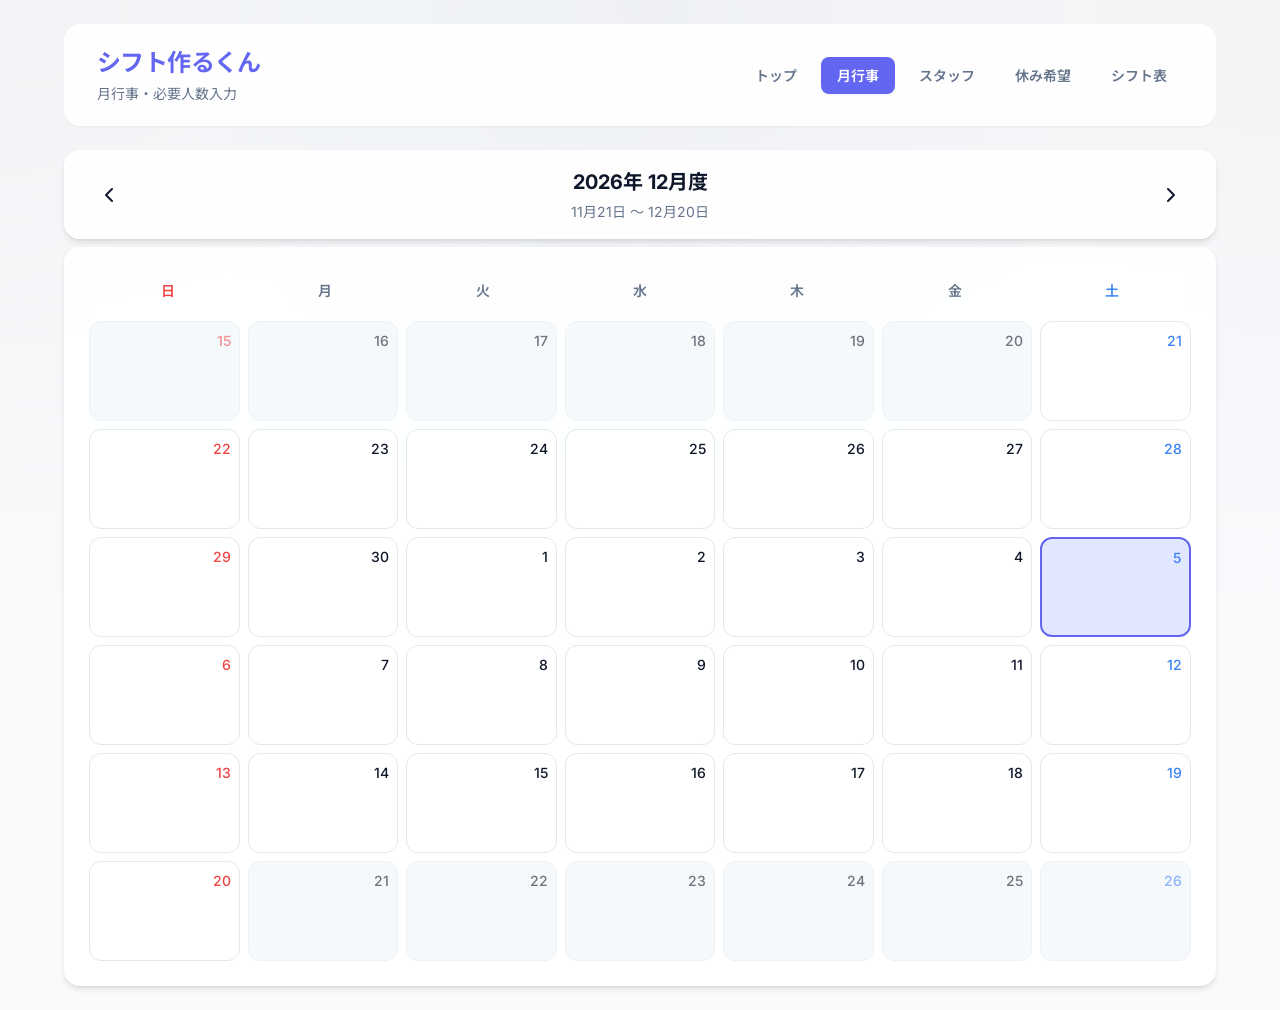
==== index.html @ 9608c0d6 "first deploy" ====
<!DOCTYPE html>
<html lang="ja">

<head>
    <meta charset="UTF-8">
    <meta name="viewport" content="width=device-width, initial-scale=1.0">
    <title>シフト作るくん - 月行事入力</title>
    <!-- プレミアムなデザインのためのフォント読み込み -->
    <link
        href="https://fonts.googleapis.com/css2?family=Inter:wght@400;500;600;700&family=Noto+Sans+JP:wght@400;500;700;900&display=swap"
        rel="stylesheet">
    <link rel="stylesheet" href="style.css">
</head>

<body>
    <div class="app-container">
        <!-- ヘッダー -->
        <header class="glass-header">
            <div class="header-content">
                <div class="header-titles">
                    <h1>シフト作るくん</h1>
                    <span class="subtitle">月行事・必要人数入力</span>
                </div>
            </div>

            <nav class="top-nav">
                <a href="top.html" class="nav-btn">トップ</a>
                <a href="index.html" class="nav-btn active">月行事</a>
                <a href="staff.html" class="nav-btn">スタッフ</a>
                <a href="request.html" class="nav-btn">休み希望</a>
                <a href="generate.html" class="nav-btn">シフト表</a>
            </nav>
        </header>

        <!-- メインコンテンツ -->
        <main class="main-content">
            <!-- 月選択コントロール -->
            <div class="month-control glass-panel">
                <button id="prev-month" class="icon-btn" aria-label="前の月">
                    <svg viewBox="0 0 24 24" width="24" height="24" stroke="currentColor" stroke-width="2" fill="none"
                        stroke-linecap="round" stroke-linejoin="round">
                        <polyline points="15 18 9 12 15 6"></polyline>
                    </svg>
                </button>
                <div class="month-display">
                    <h2 id="current-month-display">--年 --月度</h2>
                    <p id="period-display" class="period-text">--月--日 〜 --月--日</p>
                </div>
                <button id="next-month" class="icon-btn" aria-label="次の月">
                    <svg viewBox="0 0 24 24" width="24" height="24" stroke="currentColor" stroke-width="2" fill="none"
                        stroke-linecap="round" stroke-linejoin="round">
                        <polyline points="9 18 15 12 9 6"></polyline>
                    </svg>
                </button>
            </div>

            <!-- カレンダーコンテナ -->
            <div class="calendar-container glass-panel">
                <div class="calendar-header">
                    <div class="day-name sunday">日</div>
                    <div class="day-name">月</div>
                    <div class="day-name">火</div>
                    <div class="day-name">水</div>
                    <div class="day-name">木</div>
                    <div class="day-name">金</div>
                    <div class="day-name saturday">土</div>
                </div>
                <div class="calendar-grid" id="calendar-grid">
                    <!-- JavaScriptでカレンダーが生成されます -->
                </div>
            </div>
        </main>
    </div>

    <!-- 入力モーダル -->
    <div id="edit-modal" class="modal-overlay hidden">
        <div class="modal-content glass-panel">
            <div class="modal-header">
                <h3 id="modal-date-display">日付</h3>
                <button id="close-modal" class="close-btn" aria-label="閉じる">
                    <svg viewBox="0 0 24 24" width="24" height="24" stroke="currentColor" stroke-width="2" fill="none"
                        stroke-linecap="round" stroke-linejoin="round">
                        <line x1="18" y1="6" x2="6" y2="18"></line>
                        <line x1="6" y1="6" x2="18" y2="18"></line>
                    </svg>
                </button>
            </div>

            <div class="modal-body">
                <!-- クイック入力ボタン -->
                <div class="quick-presets">
                    <p class="preset-label">クイック入力：</p>
                    <div class="preset-buttons">
                        <button class="preset-btn" data-event="通常日">通常日</button>
                        <button class="preset-btn" data-event="行事日">行事日</button>
                        <button class="preset-btn" data-event="休日">休日</button>
                    </div>
                </div>

                <div class="form-group">
                    <label for="event-name">行事名</label>
                    <input type="text" id="event-name" class="premium-input" placeholder="例: ひな祭り、通常日"
                        list="event-suggestions" maxlength="20">
                    <datalist id="event-suggestions">
                        <option value="通常日">
                        <option value="行事日">
                        <option value="研修">
                        <option value="会議">
                    </datalist>
                </div>

                <div class="form-group">
                    <label style="display:flex; align-items:center; gap:0.5rem; margin-bottom:0;">
                        <input type="checkbox" id="is-busy-day" style="width:18px; height:18px;">
                        人数多め
                    </label>
                </div>

            </div>

            <div class="modal-footer">
                <button id="clear-day-btn" class="danger-btn">クリア</button>
                <button id="save-day-btn" class="primary-btn">
                    <svg viewBox="0 0 24 24" width="20" height="20" stroke="currentColor" stroke-width="2" fill="none"
                        stroke-linecap="round" stroke-linejoin="round" style="margin-right: 8px;">
                        <path d="M19 21H5a2 2 0 0 1-2-2V5a2 2 0 0 1 2-2h11l5 5v11a2 2 0 0 1-2 2z"></path>
                        <polyline points="17 21 17 13 7 13 7 21"></polyline>
                        <polyline points="7 3 7 8 15 8"></polyline>
                    </svg>
                    保存
                </button>
            </div>
        </div>
    </div>

    <!-- トースト通知 -->
    <div id="toast" class="toast hidden">
        <svg viewBox="0 0 24 24" width="20" height="20" stroke="currentColor" stroke-width="2" fill="none"
            stroke-linecap="round" stroke-linejoin="round">
            <path d="M22 11.08V12a10 10 0 1 1-5.93-9.14"></path>
            <polyline points="22 4 12 14.01 9 11.01"></polyline>
        </svg>
        <span id="toast-message">保存しました</span>
    </div>

    <script src="script.js"></script>
</body>

</html>
---- style.css ----
@import url('https://fonts.googleapis.com/css2?family=Inter:wght@400;500;600;700&family=Noto+Sans+JP:wght@400;500;700;900&display=swap');

:root {
    --primary-color: #6366f1;
    --primary-hover: #4f46e5;
    --primary-light: #e0e7ff;
    --bg-color: #f8fafc;
    --text-main: #0f172a;
    --text-muted: #64748b;
    --card-bg: rgba(255, 255, 255, 0.9);
    --border-color: #e2e8f0;
    --danger-color: #ef4444;
    --danger-hover: #dc2626;

    --color-sunday: #ef4444;
    --color-saturday: #3b82f6;
    --color-today-bg: #e0e7ff;
    --color-today-border: #6366f1;

    --shadow-sm: 0 1px 2px 0 rgb(0 0 0 / 0.05);
    --shadow-md: 0 4px 6px -1px rgb(0 0 0 / 0.1), 0 2px 4px -2px rgb(0 0 0 / 0.1);
    --shadow-lg: 0 10px 15px -3px rgb(0 0 0 / 0.1), 0 4px 6px -4px rgb(0 0 0 / 0.1);
}

* {
    margin: 0;
    padding: 0;
    box-sizing: border-box;
}

body {
    font-family: 'Inter', 'Noto Sans JP', sans-serif;
    background-color: var(--bg-color);
    background-image:
        radial-gradient(at 0% 0%, hsla(253, 16%, 7%, 0.03) 0, transparent 50%),
        radial-gradient(at 50% 0%, hsla(225, 39%, 30%, 0.03) 0, transparent 50%),
        radial-gradient(at 100% 0%, hsla(339, 49%, 30%, 0.03) 0, transparent 50%);
    background-attachment: fixed;
    color: var(--text-main);
    line-height: 1.5;
}

.app-container {
    max-width: 1200px;
    margin: 0 auto;
    padding: 1.5rem;
    display: flex;
    flex-direction: column;
    gap: 1.5rem;
}

/* Glass UI Elements */
.glass-header {
    background: var(--card-bg);
    backdrop-filter: blur(10px);
    -webkit-backdrop-filter: blur(10px);
    border: 1px solid rgba(255, 255, 255, 0.4);
    border-radius: 1rem;
    padding: 1.25rem 2rem;
    box-shadow: var(--shadow-sm);
    display: flex;
    justify-content: space-between;
    align-items: center;
}

.glass-panel {
    background: var(--card-bg);
    backdrop-filter: blur(10px);
    -webkit-backdrop-filter: blur(10px);
    border: 1px solid rgba(255, 255, 255, 0.4);
    border-radius: 1rem;
    box-shadow: var(--shadow-md);
}

.header-titles h1 {
    font-size: 1.5rem;
    font-weight: 700;
    color: var(--primary-color);
    letter-spacing: -0.025em;
}

.subtitle {
    font-size: 0.875rem;
    color: var(--text-muted);
}

/* Month Control */
.month-control {
    display: flex;
    justify-content: space-between;
    align-items: center;
    padding: 1rem 1.5rem;
    margin-bottom: 0.5rem;
}

.month-display {
    text-align: center;
}

.month-display h2 {
    font-size: 1.25rem;
    font-weight: 700;
}

.period-text {
    font-size: 0.875rem;
    color: var(--text-muted);
    margin-top: 0.25rem;
}

.icon-btn {
    background: transparent;
    border: none;
    color: var(--text-main);
    cursor: pointer;
    padding: 0.5rem;
    border-radius: 0.5rem;
    display: flex;
    align-items: center;
    justify-content: center;
    transition: all 0.2s;
}

.icon-btn:hover {
    background: var(--border-color);
}

/* Calendar Container */
.calendar-container {
    padding: 1.5rem;
    overflow-x: auto;
}

.calendar-header {
    display: grid;
    grid-template-columns: repeat(7, 1fr);
    text-align: center;
    font-weight: 600;
    font-size: 0.875rem;
    margin-bottom: 0.75rem;
    color: var(--text-muted);
}

.day-name {
    padding: 0.5rem;
}

.day-name.sunday {
    color: var(--color-sunday);
}

.day-name.saturday {
    color: var(--color-saturday);
}

.calendar-grid {
    display: grid;
    grid-template-columns: repeat(7, 1fr);
    gap: 0.5rem;
    min-width: 700px;
    /* 横スクロール対応 */
}

/* Calendar Cell */
.calendar-cell {
    background: #ffffff;
    border: 1px solid var(--border-color);
    border-radius: 0.75rem;
    min-height: 100px;
    padding: 0.5rem;
    cursor: pointer;
    transition: all 0.2s;
    display: flex;
    flex-direction: column;
}

.calendar-cell:hover:not(.out-of-range) {
    border-color: var(--primary-color);
    box-shadow: 0 0 0 2px var(--primary-light);
    transform: translateY(-2px);
}

.calendar-cell.out-of-range {
    background: #f1f5f9;
    opacity: 0.6;
}

.calendar-cell.out-of-range:hover {
    box-shadow: none;
    transform: none;
    border-color: var(--border-color);
}

.calendar-cell.today {
    background: var(--color-today-bg);
    border: 2px solid var(--color-today-border);
}

.cell-header {
    display: flex;
    justify-content: flex-end;
    margin-bottom: 0.5rem;
}

.date-num {
    font-weight: 500;
    font-size: 0.875rem;
}

.calendar-cell.sunday .date-num {
    color: var(--color-sunday);
}

.calendar-cell.saturday .date-num {
    color: var(--color-saturday);
}

/* Badges */
.cell-content {
    display: flex;
    flex-direction: column;
    gap: 0.375rem;
    flex: 1;
}

.event-badge {
    background: var(--primary-light);
    color: var(--primary-hover);
    font-size: 0.75rem;
    font-weight: 600;
    padding: 0.25rem 0.5rem;
    border-radius: 0.25rem;
    line-height: 1.2;
    word-break: break-all;
}

.event-badge .event-line {
    display: block;
    white-space: nowrap;
    overflow: hidden;
    text-overflow: clip;
}

.people-badge {
    display: inline-block;
    align-self: flex-start;
    background: #f1f5f9;
    color: var(--text-main);
    font-weight: 600;
    font-size: 0.875rem;
    padding: 0.125rem 0.625rem;
    border-radius: 1rem;
    border: 1px solid #e2e8f0;
}

.people-badge .unit {
    font-size: 0.65rem;
    font-weight: 400;
    color: var(--text-muted);
    margin-left: 2px;
}

/* Modal */
.modal-overlay {
    position: fixed;
    top: 0;
    left: 0;
    width: 100%;
    height: 100%;
    background: rgba(15, 23, 42, 0.4);
    backdrop-filter: blur(4px);
    -webkit-backdrop-filter: blur(4px);
    display: flex;
    align-items: center;
    justify-content: center;
    z-index: 50;
    opacity: 0;
    pointer-events: none;
    transition: opacity 0.3s;
    padding: 1rem;
}

.modal-overlay:not(.hidden) {
    opacity: 1;
    pointer-events: auto;
}

.modal-content {
    background: #ffffff;
    width: 100%;
    max-width: 400px;
    border-radius: 1rem;
    box-shadow: var(--shadow-lg);
    display: flex;
    flex-direction: column;
    transform: scale(0.95) translateY(10px);
    opacity: 0;
    transition: all 0.3s cubic-bezier(0.16, 1, 0.3, 1);
}

.modal-content.show {
    transform: scale(1) translateY(0);
    opacity: 1;
}

.modal-header {
    padding: 1.25rem 1.5rem;
    border-bottom: 1px solid var(--border-color);
    display: flex;
    justify-content: space-between;
    align-items: center;
}

.modal-header h3 {
    font-size: 1.125rem;
    font-weight: 600;
}

.close-btn {
    background: transparent;
    border: none;
    color: var(--text-muted);
    cursor: pointer;
    display: flex;
    align-items: center;
    justify-content: center;
    transition: color 0.2s;
}

.close-btn:hover {
    color: var(--danger-color);
}

.modal-body {
    padding: 1.5rem;
    display: flex;
    flex-direction: column;
    gap: 1.25rem;
}

.form-group label {
    display: block;
    font-size: 0.875rem;
    font-weight: 600;
    color: var(--text-main);
    margin-bottom: 0.5rem;
}

.premium-input {
    width: 100%;
    padding: 0.75rem 1rem;
    border: 1px solid var(--border-color);
    border-radius: 0.5rem;
    font-size: 1rem;
    font-family: inherit;
    transition: all 0.2s;
    background: #f8fafc;
    color: var(--text-main);
}

.premium-input:focus {
    outline: none;
    border-color: var(--primary-color);
    box-shadow: 0 0 0 3px var(--primary-light);
    background: #ffffff;
}

.premium-input.text-center {
    text-align: center;
}

/* Stepper */
.number-stepper {
    display: flex;
    align-items: center;
    gap: 0.5rem;
}

.stepper-btn {
    display: flex;
    align-items: center;
    justify-content: center;
    width: 2.75rem;
    height: 2.75rem;
    border: 1px solid var(--border-color);
    border-radius: 0.5rem;
    background: #fff;
    color: var(--text-main);
    cursor: pointer;
    transition: all 0.2s;
}

.stepper-btn:hover {
    background: var(--bg-color);
    border-color: var(--text-muted);
}

/* Presets */
.quick-presets {
    margin-bottom: 0.5rem;
}

.preset-label {
    font-size: 0.75rem;
    color: var(--text-muted);
    margin-bottom: 0.375rem;
}

.preset-buttons {
    display: flex;
    gap: 0.5rem;
    flex-wrap: wrap;
}

.preset-btn {
    background: #f1f5f9;
    border: 1px solid var(--border-color);
    padding: 0.375rem 0.75rem;
    border-radius: 2rem;
    font-size: 0.75rem;
    font-weight: 500;
    color: var(--text-main);
    cursor: pointer;
    transition: all 0.2s;
}

.preset-btn:hover {
    background: var(--primary-light);
    color: var(--primary-hover);
    border-color: var(--primary-color);
}

/* Modal Footer */
.modal-footer {
    padding: 1.25rem 1.5rem;
    border-top: 1px solid var(--border-color);
    display: flex;
    justify-content: flex-end;
    gap: 0.75rem;
    background: #f8fafc;
    border-bottom-left-radius: 1rem;
    border-bottom-right-radius: 1rem;
}

.primary-btn {
    background: var(--primary-color);
    color: #fff;
    border: none;
    padding: 0.625rem 1.25rem;
    border-radius: 0.5rem;
    font-size: 0.875rem;
    font-weight: 600;
    cursor: pointer;
    transition: all 0.2s;
    display: flex;
    align-items: center;
    justify-content: center;
}

.primary-btn:hover {
    background: var(--primary-hover);
    transform: translateY(-1px);
    box-shadow: 0 4px 6px -1px var(--primary-light);
}

.danger-btn {
    background: transparent;
    color: var(--danger-color);
    border: 1px solid transparent;
    padding: 0.625rem 1rem;
    border-radius: 0.5rem;
    font-size: 0.875rem;
    font-weight: 600;
    cursor: pointer;
    transition: all 0.2s;
}

.danger-btn:hover {
    background: #fef2f2;
    border-color: #fecaca;
}

/* Toast */
.toast {
    position: fixed;
    bottom: 2rem;
    left: 50%;
    transform: translateX(-50%) translateY(20px);
    background: var(--text-main);
    color: #fff;
    padding: 0.75rem 1.5rem;
    border-radius: 2rem;
    font-size: 0.875rem;
    font-weight: 500;
    display: flex;
    align-items: center;
    gap: 0.5rem;
    box-shadow: var(--shadow-lg);
    opacity: 0;
    pointer-events: none;
    transition: all 0.3s cubic-bezier(0.16, 1, 0.3, 1);
    z-index: 100;
}

.toast.show {
    transform: translateX(-50%) translateY(0);
    opacity: 1;
}

/* Mobile Responsiveness */
@media (max-width: 768px) {
    .calendar-container {
        padding: 1rem;
    }

    .glass-header {
        padding: 1rem;
        flex-direction: column;
        align-items: flex-start;
        gap: 1rem;
    }

    .month-control {
        padding: 0.75rem 0.5rem;
    }

    .modal-content {
        max-width: 100%;
        margin: 1rem;
    }
}

/* Navigation */
.top-nav {
    display: flex;
    gap: 0.5rem;
    flex-wrap: wrap;
}

.nav-btn {
    text-decoration: none;
    color: var(--text-muted);
    font-weight: 600;
    font-size: 0.875rem;
    padding: 0.5rem 1rem;
    border-radius: 0.5rem;
    transition: all 0.2s;
    background: transparent;
}

.nav-btn:hover {
    background: var(--primary-light);
    color: var(--primary-color);
}

.nav-btn.active {
    background: var(--primary-color);
    color: #fff;
    box-shadow: var(--shadow-sm);
}

/* Top Page */
.top-page-body {
    background:
        radial-gradient(circle at 8% 12%, rgba(255, 140, 75, 0.22), transparent 33%),
        radial-gradient(circle at 88% 14%, rgba(30, 173, 181, 0.2), transparent 35%),
        linear-gradient(180deg, #f7f5ef 0%, #f9fbff 52%, #eef6f7 100%);
}

.top-page-shell .header-titles h1 {
    font-family: 'Shippori Mincho', serif;
    color: #144c59;
    letter-spacing: 0.01em;
}

.top-page-body .nav-btn:hover {
    background: rgba(31, 125, 138, 0.12);
    color: #1a6673;
}

.top-page-body .nav-btn.active {
    background: linear-gradient(120deg, #1f7d8a, #2ea4b4);
    color: #fff;
}

.top-hero-header {
    border: 1px solid rgba(20, 76, 89, 0.16);
    background: rgba(255, 255, 255, 0.86);
}

.top-main {
    display: flex;
    flex-direction: column;
    gap: 1rem;
}

.top-hero {
    position: relative;
    overflow: hidden;
    border: 1px solid rgba(20, 76, 89, 0.16);
    background: linear-gradient(130deg, rgba(255, 255, 255, 0.95) 0%, rgba(239, 250, 249, 0.92) 42%, rgba(255, 242, 233, 0.88) 100%);
    padding: 1.8rem;
}

.top-kicker {
    font-size: 0.72rem;
    letter-spacing: 0.14em;
    font-weight: 700;
    color: #1f7d8a;
}

.top-hero h2 {
    margin-top: 0.4rem;
    font-size: clamp(1.6rem, 3.8vw, 2.2rem);
    line-height: 1.25;
    color: #123843;
}

.top-lead {
    margin-top: 0.5rem;
    color: #36545e;
    font-weight: 500;
}

.top-cta-row {
    margin-top: 1rem;
    display: flex;
    gap: 0.6rem;
    flex-wrap: wrap;
}

.top-cta {
    text-decoration: none;
    border-radius: 999px;
    padding: 0.6rem 1.1rem;
    font-weight: 700;
    font-size: 0.9rem;
    transition: transform 0.22s ease, box-shadow 0.22s ease;
}

.top-cta.primary {
    background: linear-gradient(120deg, #1f7d8a, #2ea4b4);
    color: #fff;
    box-shadow: 0 6px 16px rgba(31, 125, 138, 0.28);
}

.top-cta.secondary {
    background: #fff;
    color: #1f5762;
    border: 1px solid rgba(31, 87, 98, 0.2);
}

.top-cta:hover {
    transform: translateY(-2px);
}

.top-hero-rings {
    position: absolute;
    inset: auto -44px -54px auto;
    width: 170px;
    height: 170px;
    border-radius: 50%;
    border: 16px solid rgba(255, 145, 77, 0.2);
    box-shadow: inset 0 0 0 10px rgba(255, 255, 255, 0.55);
}

.top-grid {
    display: grid;
    grid-template-columns: repeat(2, minmax(0, 1fr));
    gap: 0.8rem;
}

.top-card {
    display: block;
    text-decoration: none;
    border-radius: 0.95rem;
    padding: 1rem 1rem 0.95rem;
    color: #16323a;
    border: 1px solid rgba(22, 50, 58, 0.1);
    box-shadow: var(--shadow-sm);
    transition: transform 0.22s ease, box-shadow 0.22s ease;
}

.top-card:hover {
    transform: translateY(-2px);
    box-shadow: var(--shadow-md);
}

.top-card-events {
    background: linear-gradient(135deg, #f2fbff, #ecfff7);
}

.top-card-staff {
    background: linear-gradient(135deg, #fff9ec, #fff3ef);
}

.top-card-request {
    background: linear-gradient(135deg, #f8f2ff, #f3f7ff);
}

.top-card-generate {
    background: linear-gradient(135deg, #effff9, #eaf6ff);
}

.top-card-head {
    display: flex;
    justify-content: space-between;
    align-items: center;
    gap: 0.6rem;
    margin-bottom: 0.35rem;
}

.top-card-tag {
    font-size: 0.72rem;
    letter-spacing: 0.08em;
    padding: 0.2rem 0.5rem;
    border-radius: 999px;
    background: rgba(20, 76, 89, 0.1);
    color: #175663;
    font-weight: 700;
}

.top-card h3 {
    font-size: 1.05rem;
}

.top-card p {
    font-size: 0.84rem;
    color: #3a5660;
}

.top-status {
    border: 1px solid rgba(20, 76, 89, 0.14);
    background: rgba(255, 255, 255, 0.9);
    padding: 1rem;
}

.top-status h3 {
    font-size: 0.95rem;
    color: #1f5762;
    margin-bottom: 0.7rem;
}

.top-status-grid {
    display: grid;
    grid-template-columns: repeat(4, minmax(0, 1fr));
    gap: 0.6rem;
}

.top-status-item {
    border-radius: 0.7rem;
    border: 1px solid rgba(20, 76, 89, 0.12);
    background: #ffffff;
    padding: 0.65rem 0.7rem;
}

.top-status-item .label {
    font-size: 0.74rem;
    color: #55727c;
}

.top-status-item .value {
    font-size: 1rem;
    margin-top: 0.2rem;
    font-weight: 700;
    color: #123b45;
}

/* Staff Selection styles */
.staff-actions {
    display: flex;
    gap: 1rem;
    margin-bottom: 0.5rem;
}

.secondary-btn {
    background: #fff;
    border: 1px solid var(--border-color);
    color: var(--text-main);
    padding: 0.625rem 1.25rem;
    border-radius: 0.5rem;
    font-size: 0.875rem;
    font-weight: 600;
    cursor: pointer;
    transition: all 0.2s;
    box-shadow: var(--shadow-sm);
}

.secondary-btn:hover {
    background: var(--bg-color);
    border-color: var(--text-muted);
}

.staff-lists {
    display: flex;
    flex-direction: column;
    gap: 1.5rem;
}

.staff-section {
    padding: 1.5rem;
}

.staff-section h2 {
    font-size: 1.25rem;
    margin-bottom: 1rem;
    color: var(--primary-color);
    border-bottom: 2px solid var(--primary-light);
    padding-bottom: 0.5rem;
    display: inline-block;
}

.staff-grid {
    display: grid;
    grid-template-columns: repeat(auto-fill, minmax(220px, 1fr));
    gap: 1rem;
}

/* Custom Checkbox Item */
.staff-item {
    display: grid;
    grid-template-columns: minmax(0, 1fr) auto auto;
    align-items: center;
    gap: 0.75rem;
    background: #fff;
    padding: 0.75rem 1rem;
    border-radius: 0.5rem;
    border: 1px solid var(--border-color);
    transition: all 0.2s;
    overflow: hidden;
}

.staff-item:hover {
    border-color: var(--primary-color);
    box-shadow: 0 2px 4px var(--shadow-sm);
}

.staff-item.checked {
    background: var(--primary-light);
    border-color: var(--primary-color);
}

.staff-checkbox {
    width: 1.25rem;
    height: 1.25rem;
    accent-color: var(--primary-color);
    cursor: pointer;
    flex-shrink: 0;
}

.staff-main-label {
    display: flex;
    align-items: center;
    gap: 0.75rem;
    min-width: 0;
    cursor: pointer;
}

.staff-name {
    font-weight: 600;
    font-size: 1rem;
    color: var(--text-main);
    user-select: none;
    white-space: nowrap;
    overflow: hidden;
    text-overflow: ellipsis;
}

.staff-options {
    display: flex;
    align-items: center;
    gap: 0.25rem;
    font-size: 0.75rem;
    flex-shrink: 0;
}

.staff-options-label {
    color: var(--text-muted);
}

.staff-ph-input {
    width: 54px;
    padding: 0.1rem 0.25rem;
    font-size: 0.75rem;
}

.del-staff-btn {
    background: transparent;
    border: none;
    color: var(--text-muted);
    font-size: 1.25rem;
    cursor: pointer;
    line-height: 1;
    padding: 0 0.25rem;
    transition: color 0.2s;
    flex-shrink: 0;
    position: relative;
    z-index: 1;
}

.del-staff-btn:hover {
    color: var(--danger-color);
}

/* Request Table */
.request-table-wrapper {
    overflow-x: auto;
    position: relative;
    border-radius: 1rem;
    -webkit-overflow-scrolling: touch;
}

.request-table {
    width: 100%;
    border-collapse: separate;
    border-spacing: 0;
    min-width: 800px;
    table-layout: fixed;
}

.request-table th.sticky-col,
.request-table td.sticky-col {
    position: sticky;
    left: 0;
    width: 110px;
    z-index: 10;
    background: #f8fafc;
    border-right: 2px solid var(--border-color);
}

.request-table td.sticky-col {
    background: #ffffff;
    font-weight: 600;
}

.request-table th {
    background: #f8fafc;
    color: var(--text-muted);
    font-size: 0.875rem;
    font-weight: 600;
    padding: 0.5rem;
    text-align: center;
    border-bottom: 2px solid var(--border-color);
    border-right: 1px solid var(--border-color);
    top: 0;
    position: sticky;
    z-index: 5;
}

.request-table th.sticky-col {
    z-index: 15;
}

.request-table td {
    border-bottom: 1px solid var(--border-color);
    border-right: 1px solid var(--border-color);
    text-align: center;
    padding: 0;
    height: 3rem;
}

.request-table td.cell {
    cursor: pointer;
    font-weight: 700;
    font-size: 1rem;
    color: var(--danger-color);
    transition: background 0.2s;
    user-select: none;
}

.request-table td.cell:hover {
    background: var(--primary-light);
}

.request-table td.cell.active {
    background: #FEF2F2;
    color: var(--danger-color);
}

.request-table td.cell.active-rest {
    background: #e2e8f0;
    color: #334155;
    font-weight: 700;
}

.request-table td.cell.active-paid-leave {
    background: #ECFDF5;
    color: #10B981;
}

.request-table td.cell.active-10 {
    background: #FFFBEB;
    /* Amber-50 */
    color: #D97706;
    /* Amber-600 */
    font-weight: 700;
}

.request-table .day-sun {
    color: var(--color-sunday);
}

.request-table .day-sat {
    color: var(--color-saturday);
}

/* Shift Color Coding */
.request-table td.cell.c-1 {
    background: #d9d9d9;
    color: #000;
}

.request-table td.cell.c-6 {
    background: #ffffff;
    color: #000;
}

.request-table td.cell.c-10 {
    background: #a6a6a6;
    color: #000;
}

.request-table td.cell.c-n {
    color: #334155;
}

.request-table td.cell.c-k {
    background: #bfbfbf;
    color: #000;
    font-size: 0.8rem;
}

.request-table td.cell.c-v {
    background: #595959;
    color: #fff;
}

/* 勤務表セルの視認性向上（白黒印刷対応） */
.shift-table td,
.shift-table th {
    border: 1.5px solid #000;
}

.print-only {
    display: none;
}

.shift-title {
    text-align: center;
    font-size: 1.2rem;
    font-weight: 700;
    color: var(--text-main);
    padding-top: 0.8rem;
}

.shift-table th:not(.sticky-col),
.shift-table td:not(.sticky-col) {
    width: 34px;
    min-width: 34px;
    max-width: 34px;
}

.shift-table th {
    height: 146px;
}

.shift-table .shift-month-cell {
    font-size: 0.95rem;
    line-height: 1.25;
    color: var(--text-main);
}

.shift-table .shift-month-sub {
    font-size: 0.72rem;
    color: var(--text-muted);
    font-weight: 600;
}

.shift-table .event-two-col {
    margin: 6px auto 0;
    display: inline-flex;
    gap: 1px;
    width: 23px;
    justify-content: center;
    align-items: flex-start;
    overflow: visible;
}

.shift-table .event-col {
    writing-mode: vertical-rl;
    text-orientation: upright;
    font-size: 0.62rem;
    font-weight: 400;
    color: var(--text-muted);
    line-height: 1.05;
    width: 10px;
    flex: 0 0 10px;
    max-height: 116px;
    overflow: hidden;
    letter-spacing: 1px;
}

.shift-table th.shift-day-th {
    position: sticky;
    top: 22px;
}

.shift-table thead tr.month-top-row th {
    height: 22px;
    min-height: 22px;
    max-height: 22px;
    font-size: 0.62rem;
    line-height: 1;
    color: var(--text-muted);
    font-weight: 700;
    top: 0;
    z-index: 12;
    background: #eef2ff;
    border-bottom: 1px solid var(--border-color);
}

.shift-table thead tr.month-top-row th.month-top-sticky {
    background: #e5e7eb;
    border-right: 2px solid var(--border-color);
}

.shift-table thead tr.month-top-row th.month-top-day {
    text-align: center;
}

.shift-table .daily-total-row td {
    background: #f8fafc;
    font-weight: 700;
    color: var(--text-main);
}

.shift-table .daily-total-row td.sticky-col {
    background: #eef2ff;
    color: var(--primary-hover);
}

.shift-table .daily-total-cell {
    font-size: 0.85rem;
}

.shift-table .shift-time-row td {
    background: #f8fafc;
}

.shift-table .shift-time-row td.sticky-col {
    background: #e2e8f0;
    color: var(--text-main);
    font-weight: 700;
}

.shift-table .shift-time-cell {
    text-align: left;
    padding: 0.45rem 0.6rem;
    font-size: 0.8rem;
    color: var(--text-main);
    white-space: nowrap;
}

@media (max-width: 768px) {
    .top-grid {
        grid-template-columns: 1fr;
    }

    .top-status-grid {
        grid-template-columns: repeat(2, minmax(0, 1fr));
    }

    .top-hero {
        padding: 1.2rem;
    }

    .top-hero-rings {
        width: 120px;
        height: 120px;
        border-width: 12px;
    }
}

/* Print Styles */
@media print {
    body {
        background: white !important;
        color: black !important;
        padding: 0;
        margin: 0;
    }

    .hide-on-print,
    .glass-header,
    .top-nav,
    .staff-actions,
    .month-control,
    #toast {
        display: none !important;
    }

    #shift-time-summary,
    header.glass-header,
    .header-content,
    .header-titles {
        display: none !important;
    }

    .print-only {
        display: block !important;
    }

    .app-container {
        padding: 0;
        max-width: 100%;
    }

    .glass-panel {
        background: transparent !important;
        box-shadow: none !important;
        border: none !important;
        padding: 0 !important;
    }

    .request-table-wrapper {
        overflow: visible !important;
    }

    .shift-table {
        width: 100%;
        border-collapse: collapse;
        table-layout: fixed;
        font-size: 10px;
    }

    .shift-table th:not(.sticky-col),
    .shift-table td:not(.sticky-col) {
        width: 26px;
        min-width: 26px;
        max-width: 26px;
    }

    .shift-table th {
        height: 114px;
    }

    .shift-table thead tr.month-top-row th {
        height: 18px;
        min-height: 18px;
        max-height: 18px;
        font-size: 0.56rem;
    }

    .shift-table th.shift-day-th {
        top: 18px;
    }

    .shift-table .event-two-col {
        width: 21px;
        gap: 1px;
        margin-top: 4px;
    }

    .shift-table .event-col {
        width: 9px;
        flex: 0 0 9px;
        max-height: 90px;
        font-size: 0.45rem;
        letter-spacing: 0;
    }

    .shift-table .daily-total-cell {
        font-size: 0.68rem;
    }

    .shift-table .shift-time-cell {
        font-size: 0.68rem;
        padding: 0.3rem 0.4rem;
    }

    #print-time-summary,
    .shift-table .shift-time-row {
        display: none !important;
    }

    .shift-table th,
    .shift-table td {
        border: 1.5px solid #000 !important;
        padding: 1px 0;
        height: auto;
        -webkit-print-color-adjust: exact;
        print-color-adjust: exact;
    }

    .shift-table td.cell.c-1 {
        background: #d9d9d9 !important;
        color: #000 !important;
    }

    .shift-table td.cell.c-6 {
        background: #ffffff !important;
        color: #000 !important;
    }

    .shift-table td.cell.c-10 {
        background: #a6a6a6 !important;
        color: #000 !important;
    }

    .shift-table td.cell.c-k {
        background: #bfbfbf !important;
        color: #000 !important;
    }

    .shift-table td.cell.c-v {
        background: #595959 !important;
        color: #fff !important;
    }

    .shift-table .sticky-col {
        position: static !important;
    }

    @page {
        size: A4 landscape;
        margin: 0.7cm;
    }
}
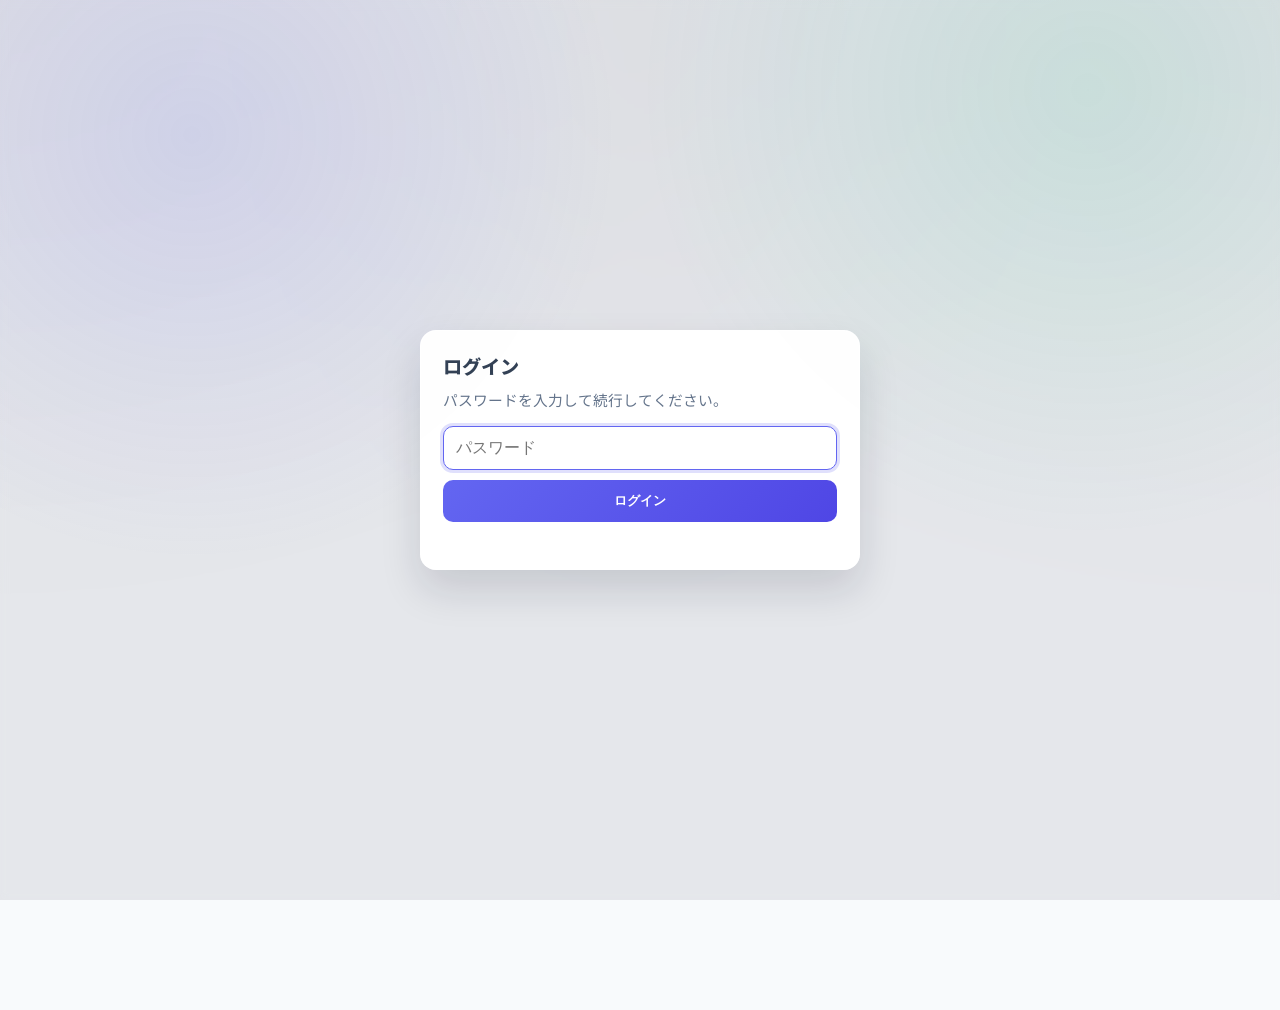
==== commit c94d6dde: "add password protection" ====
--- a/index.html
+++ b/index.html
@@ -10,6 +10,7 @@
         href="https://fonts.googleapis.com/css2?family=Inter:wght@400;500;600;700&family=Noto+Sans+JP:wght@400;500;700;900&display=swap"
         rel="stylesheet">
     <link rel="stylesheet" href="style.css">
+    <script src="auth.js"></script>
 </head>
 
 <body>
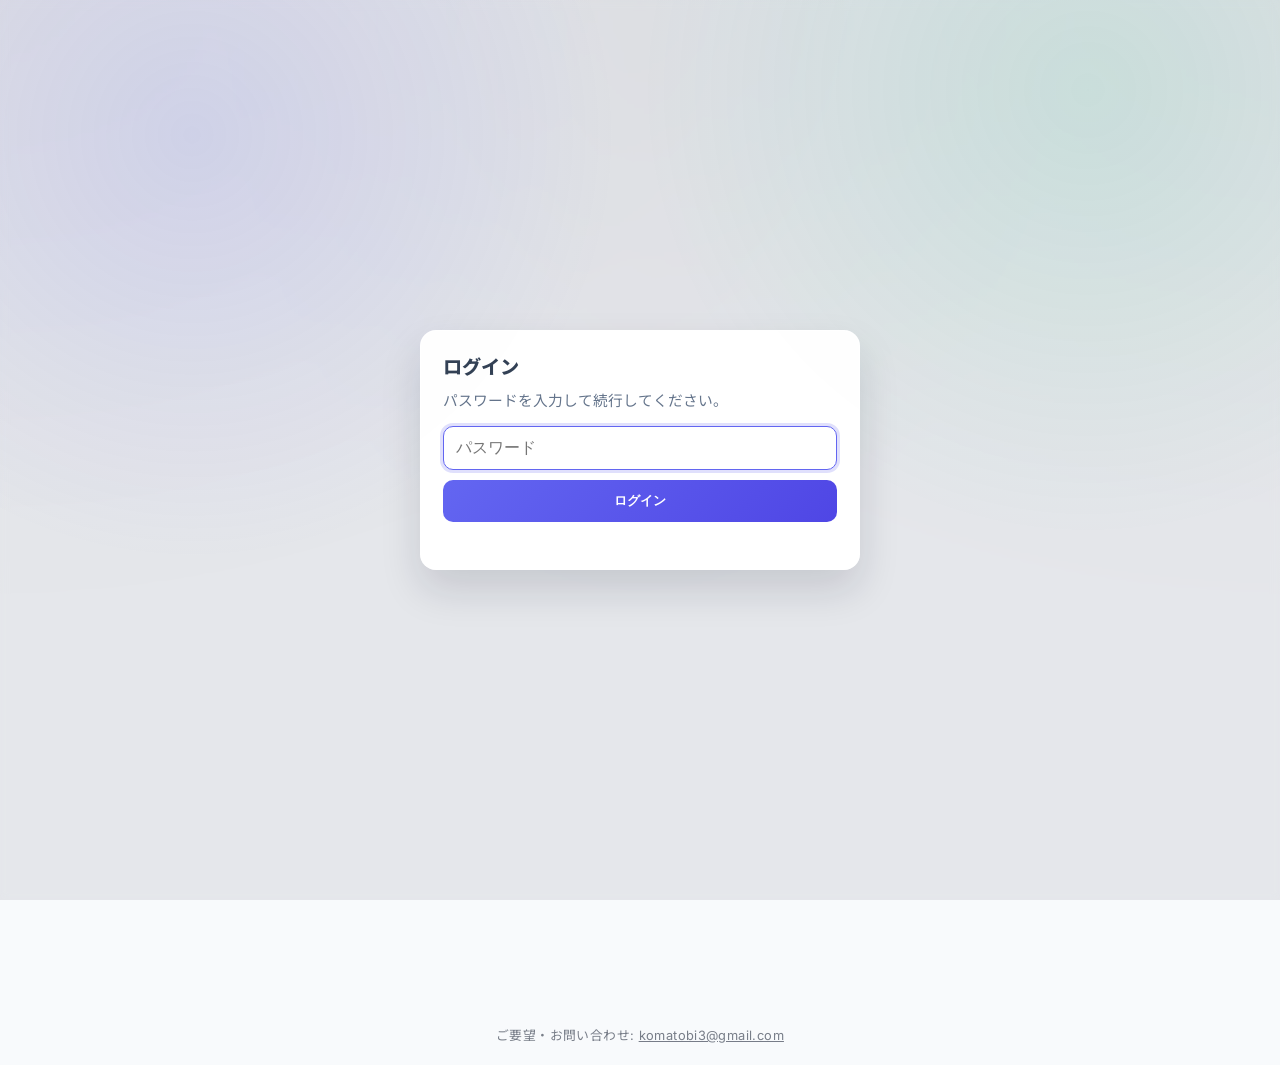
==== commit 34aa2c86: "フッターにお問い合わせ先メールアドレスを追加(クリックでコピー)" ====
--- a/index.html
+++ b/index.html
@@ -26,7 +26,7 @@
 
             <nav class="top-nav">
                 <a href="top.html" class="nav-btn">トップ</a>
-                <a href="index.html" class="nav-btn active">月行事</a>
+                <a href="calendar.html" class="nav-btn active">月行事</a>
                 <a href="staff.html" class="nav-btn">スタッフ</a>
                 <a href="request.html" class="nav-btn">休み希望</a>
                 <a href="generate.html" class="nav-btn">シフト表</a>
@@ -37,7 +37,7 @@
         <main class="main-content">
             <!-- 月選択コントロール -->
             <div class="month-control glass-panel">
-                <button id="prev-month" class="icon-btn" aria-label="前の月">
+                <button type="button" id="prev-month" class="icon-btn" aria-label="前の月">
                     <svg viewBox="0 0 24 24" width="24" height="24" stroke="currentColor" stroke-width="2" fill="none"
                         stroke-linecap="round" stroke-linejoin="round">
                         <polyline points="15 18 9 12 15 6"></polyline>
@@ -47,7 +47,7 @@
                     <h2 id="current-month-display">--年 --月度</h2>
                     <p id="period-display" class="period-text">--月--日 〜 --月--日</p>
                 </div>
-                <button id="next-month" class="icon-btn" aria-label="次の月">
+                <button type="button" id="next-month" class="icon-btn" aria-label="次の月">
                     <svg viewBox="0 0 24 24" width="24" height="24" stroke="currentColor" stroke-width="2" fill="none"
                         stroke-linecap="round" stroke-linejoin="round">
                         <polyline points="9 18 15 12 9 6"></polyline>
@@ -78,7 +78,7 @@
         <div class="modal-content glass-panel">
             <div class="modal-header">
                 <h3 id="modal-date-display">日付</h3>
-                <button id="close-modal" class="close-btn" aria-label="閉じる">
+                <button type="button" id="close-modal" class="close-btn" aria-label="閉じる">
                     <svg viewBox="0 0 24 24" width="24" height="24" stroke="currentColor" stroke-width="2" fill="none"
                         stroke-linecap="round" stroke-linejoin="round">
                         <line x1="18" y1="6" x2="6" y2="18"></line>
@@ -92,9 +92,9 @@
                 <div class="quick-presets">
                     <p class="preset-label">クイック入力：</p>
                     <div class="preset-buttons">
-                        <button class="preset-btn" data-event="通常日">通常日</button>
-                        <button class="preset-btn" data-event="行事日">行事日</button>
-                        <button class="preset-btn" data-event="休日">休日</button>
+                        <button type="button" class="preset-btn" data-event="通常日">通常日</button>
+                        <button type="button" class="preset-btn" data-event="行事日">行事日</button>
+                        <button type="button" class="preset-btn" data-event="休日">休日</button>
                     </div>
                 </div>
 
@@ -120,8 +120,8 @@
             </div>
 
             <div class="modal-footer">
-                <button id="clear-day-btn" class="danger-btn">クリア</button>
-                <button id="save-day-btn" class="primary-btn">
+                <button type="button" id="clear-day-btn" class="danger-btn">クリア</button>
+                <button type="button" id="save-day-btn" class="primary-btn">
                     <svg viewBox="0 0 24 24" width="20" height="20" stroke="currentColor" stroke-width="2" fill="none"
                         stroke-linecap="round" stroke-linejoin="round" style="margin-right: 8px;">
                         <path d="M19 21H5a2 2 0 0 1-2-2V5a2 2 0 0 1 2-2h11l5 5v11a2 2 0 0 1-2 2z"></path>
@@ -133,6 +133,10 @@
             </div>
         </div>
     </div>
+
+    <footer class="app-footer">
+        ご要望・お問い合わせ: <span class="footer-mail" onclick="navigator.clipboard.writeText('komatobi3@gmail.com').then(()=>{this.textContent='コピーしました!';setTimeout(()=>{this.textContent='komatobi3@gmail.com';},1500);})" title="クリックでコピー">komatobi3@gmail.com</span>
+    </footer>
 
     <!-- トースト通知 -->
     <div id="toast" class="toast hidden">
--- a/style.css
+++ b/style.css
@@ -13,6 +13,7 @@
     --danger-hover: #dc2626;
 
     --color-sunday: #ef4444;
+    --color-holiday: #f59e0b;
     --color-saturday: #3b82f6;
     --color-today-bg: #e0e7ff;
     --color-today-border: #6366f1;
@@ -20,6 +21,9 @@
     --shadow-sm: 0 1px 2px 0 rgb(0 0 0 / 0.05);
     --shadow-md: 0 4px 6px -1px rgb(0 0 0 / 0.1), 0 2px 4px -2px rgb(0 0 0 / 0.1);
     --shadow-lg: 0 10px 15px -3px rgb(0 0 0 / 0.1), 0 4px 6px -4px rgb(0 0 0 / 0.1);
+    --ui-ease: cubic-bezier(0.22, 1, 0.36, 1);
+    --ui-fast: 0.14s;
+    --ui-medium: 0.22s;
 }
 
 * {
@@ -215,6 +219,10 @@
     color: var(--color-saturday);
 }
 
+.calendar-cell.holiday .date-num {
+    color: var(--color-holiday);
+}
+
 /* Badges */
 .cell-content {
     display: flex;
@@ -276,7 +284,7 @@
     z-index: 50;
     opacity: 0;
     pointer-events: none;
-    transition: opacity 0.3s;
+    transition: opacity var(--ui-medium) ease;
     padding: 1rem;
 }
 
@@ -293,9 +301,10 @@
     box-shadow: var(--shadow-lg);
     display: flex;
     flex-direction: column;
-    transform: scale(0.95) translateY(10px);
+    transform: scale(0.96) translateY(12px);
     opacity: 0;
-    transition: all 0.3s cubic-bezier(0.16, 1, 0.3, 1);
+    transform-origin: center center;
+    transition: transform var(--ui-medium) var(--ui-ease), opacity var(--ui-medium) ease;
 }
 
 .modal-content.show {
@@ -324,11 +333,12 @@
     display: flex;
     align-items: center;
     justify-content: center;
-    transition: color 0.2s;
+    transition: color var(--ui-fast) ease, transform var(--ui-fast) ease;
 }
 
 .close-btn:hover {
     color: var(--danger-color);
+    transform: scale(1.04);
 }
 
 .modal-body {
@@ -451,16 +461,21 @@
     font-size: 0.875rem;
     font-weight: 600;
     cursor: pointer;
-    transition: all 0.2s;
+    transition: transform var(--ui-fast) var(--ui-ease), box-shadow var(--ui-fast) ease, background-color var(--ui-fast) ease;
     display: flex;
     align-items: center;
     justify-content: center;
+    will-change: transform;
 }
 
 .primary-btn:hover {
     background: var(--primary-hover);
-    transform: translateY(-1px);
+    transform: translateY(-2px);
     box-shadow: 0 4px 6px -1px var(--primary-light);
+}
+
+.primary-btn:active {
+    transform: translateY(0) scale(0.97);
 }
 
 .danger-btn {
@@ -472,12 +487,18 @@
     font-size: 0.875rem;
     font-weight: 600;
     cursor: pointer;
-    transition: all 0.2s;
+    transition: transform var(--ui-fast) var(--ui-ease), background-color var(--ui-fast) ease, border-color var(--ui-fast) ease;
+    will-change: transform;
 }
 
 .danger-btn:hover {
     background: #fef2f2;
     border-color: #fecaca;
+    transform: translateY(-2px);
+}
+
+.danger-btn:active {
+    transform: translateY(0) scale(0.97);
 }
 
 /* Toast */
@@ -782,13 +803,19 @@
     font-size: 0.875rem;
     font-weight: 600;
     cursor: pointer;
-    transition: all 0.2s;
+    transition: transform var(--ui-fast) var(--ui-ease), box-shadow var(--ui-fast) ease, background-color var(--ui-fast) ease, border-color var(--ui-fast) ease;
     box-shadow: var(--shadow-sm);
+    will-change: transform;
 }
 
 .secondary-btn:hover {
     background: var(--bg-color);
     border-color: var(--text-muted);
+    transform: translateY(-2px);
+}
+
+.secondary-btn:active {
+    transform: translateY(0) scale(0.97);
 }
 
 .staff-lists {
@@ -819,15 +846,14 @@
 /* Custom Checkbox Item */
 .staff-item {
     display: grid;
-    grid-template-columns: minmax(0, 1fr) auto auto;
-    align-items: center;
-    gap: 0.75rem;
+    grid-template-columns: minmax(0, 1fr) auto;
+    align-items: start;
+    gap: 0.85rem;
     background: #fff;
     padding: 0.75rem 1rem;
     border-radius: 0.5rem;
     border: 1px solid var(--border-color);
     transition: all 0.2s;
-    overflow: hidden;
 }
 
 .staff-item:hover {
@@ -850,10 +876,18 @@
 
 .staff-main-label {
     display: flex;
-    align-items: center;
+    align-items: flex-start;
     gap: 0.75rem;
     min-width: 0;
     cursor: pointer;
+}
+
+.staff-settings-row {
+    grid-column: 1 / 2;
+    display: grid;
+    grid-template-columns: repeat(2, minmax(120px, 160px));
+    gap: 0.75rem;
+    margin-left: 2rem;
 }
 
 .staff-name {
@@ -861,27 +895,62 @@
     font-size: 1rem;
     color: var(--text-main);
     user-select: none;
-    white-space: nowrap;
-    overflow: hidden;
-    text-overflow: ellipsis;
-}
-
-.staff-options {
-    display: flex;
+    white-space: normal;
+    overflow: visible;
+    text-overflow: clip;
+    word-break: break-word;
+    overflow-wrap: anywhere;
+    line-height: 1.4;
+    flex: 1 1 auto;
+}
+
+.staff-setting-block {
+    display: flex;
+    flex-direction: column;
+    gap: 0.35rem;
+    min-width: 0;
+}
+
+.staff-public-value {
+    display: flex;
+    flex-direction: column;
+    align-items: flex-start;
+    gap: 0.35rem;
+}
+
+.staff-setting-title {
+    font-size: 0.76rem;
+    font-weight: 700;
+    color: var(--text-muted);
+}
+
+.staff-inline-check {
+    display: inline-flex;
     align-items: center;
     gap: 0.25rem;
-    font-size: 0.75rem;
-    flex-shrink: 0;
-}
-
-.staff-options-label {
+    color: var(--text-main);
+    cursor: pointer;
+    user-select: none;
+    white-space: nowrap;
+}
+
+.staff-inline-check input {
+    accent-color: var(--primary-color);
+}
+
+.staff-one-placeholder {
     color: var(--text-muted);
+    font-size: 0.82rem;
+    min-height: 1.5rem;
+    display: inline-flex;
+    align-items: center;
 }
 
 .staff-ph-input {
-    width: 54px;
+    width: 64px;
     padding: 0.1rem 0.25rem;
     font-size: 0.75rem;
+    text-align: center;
 }
 
 .del-staff-btn {
@@ -902,6 +971,24 @@
     color: var(--danger-color);
 }
 
+@media (max-width: 900px) {
+    .staff-item {
+        grid-template-columns: minmax(0, 1fr);
+        gap: 0.6rem;
+    }
+
+    .staff-settings-row {
+        grid-template-columns: 1fr;
+        margin-left: 0;
+        gap: 0.5rem;
+    }
+
+    .del-staff-btn {
+        grid-column: 1 / 2;
+        justify-self: end;
+    }
+}
+
 /* Request Table */
 .request-table-wrapper {
     overflow-x: auto;
@@ -966,6 +1053,32 @@
     color: var(--danger-color);
     transition: background 0.2s;
     user-select: none;
+    vertical-align: middle;
+    white-space: nowrap;
+}
+
+.request-table td.cell .cell-value,
+.shift-table td.cell .cell-value {
+    display: flex;
+    align-items: center;
+    justify-content: center;
+    width: 100%;
+    height: 100%;
+    min-height: inherit;
+    padding: 0;
+    margin: 0;
+    line-height: 1;
+    text-align: center;
+    white-space: nowrap;
+    box-sizing: border-box;
+}
+
+.request-table td.cell .cell-value {
+    min-height: 3rem;
+}
+
+.shift-table td.cell .cell-value {
+    min-height: 32px;
 }
 
 .request-table td.cell:hover {
@@ -983,9 +1096,27 @@
     font-weight: 700;
 }
 
+.request-table td.cell.active-public {
+    background: #F1F5F9;
+    color: #475569;
+    font-weight: 700;
+}
+
 .request-table td.cell.active-paid-leave {
     background: #ECFDF5;
     color: #10B981;
+}
+
+.request-table td.cell.active-1 {
+    background: #EEF2FF;
+    color: #4F46E5;
+    font-weight: 700;
+}
+
+.request-table td.cell.active-6 {
+    background: #F0FDFA;
+    color: #0F766E;
+    font-weight: 700;
 }
 
 .request-table td.cell.active-10 {
@@ -996,6 +1127,12 @@
     font-weight: 700;
 }
 
+.request-table td.cell.active-work {
+    background: #EFF6FF;
+    color: #2563EB;
+    font-weight: 700;
+}
+
 .request-table .day-sun {
     color: var(--color-sunday);
 }
@@ -1041,6 +1178,94 @@
     border: 1.5px solid #000;
 }
 
+#shift-container {
+    overflow: visible;
+}
+
+#shift-container.request-table-wrapper {
+    overflow: visible;
+}
+
+.summary-hover-control {
+    position: relative;
+    display: inline-flex;
+}
+
+.summary-hover-panel {
+    position: fixed;
+    left: 50%;
+    top: 50%;
+    z-index: 20000;
+    width: min(1040px, calc(100vw - 32px));
+    max-height: calc(100vh - 32px);
+    overflow: visible;
+    padding: 1.1rem;
+    border: 1px solid #cbd5e1;
+    border-radius: 0.55rem;
+    background: #ffffff;
+    box-shadow: 0 28px 70px rgba(15, 23, 42, 0.32);
+    opacity: 0;
+    visibility: hidden;
+    pointer-events: none;
+    transform: translate(-50%, -50%) scale(0.98);
+    transform-origin: center center;
+    transition: opacity var(--ui-fast) ease, transform var(--ui-fast) var(--ui-ease), visibility 0s linear var(--ui-fast);
+}
+
+.summary-hover-panel.is-visible {
+    opacity: 1;
+    visibility: visible;
+    pointer-events: auto;
+    transform: translate(-50%, -50%) scale(1);
+    transition: opacity var(--ui-fast) ease, transform var(--ui-fast) var(--ui-ease), visibility 0s linear 0s;
+}
+
+.summary-hover-panel h2,
+.summary-print-area h2 {
+    margin: 0 0 0.75rem;
+    color: var(--text-main);
+    font-size: 1.1rem;
+    font-weight: 800;
+}
+
+.summary-hover-panel .all-summary-title {
+    margin-bottom: 0.45rem;
+    font-size: 0.98rem;
+}
+
+.summary-hover-panel .all-summary-legend,
+.summary-print-area .all-summary-legend {
+    color: var(--text-muted);
+    font-size: 0.78rem;
+    font-weight: 700;
+    margin-bottom: 0.45rem;
+}
+
+.summary-hover-panel .all-summary-table-wrap {
+    overflow: visible;
+    max-height: none;
+}
+
+.summary-hover-panel .all-summary-table {
+    font-size: 0.78rem;
+}
+
+.summary-hover-panel .all-summary-table th,
+.summary-hover-panel .all-summary-table td {
+    padding: 0.24rem 0.36rem;
+    line-height: 1.15;
+}
+
+.summary-hover-panel .all-summary-table th {
+    position: static;
+    font-size: 0.76rem;
+}
+
+.summary-empty {
+    color: var(--text-muted);
+    padding: 0.8rem;
+}
+
 .print-only {
     display: none;
 }
@@ -1053,15 +1278,39 @@
     padding-top: 0.8rem;
 }
 
+.shift-table {
+    --shift-name-col-width: 88px;
+    --shift-day-col-width: calc((100% - var(--shift-name-col-width)) / 31);
+    width: 100%;
+    max-width: 100%;
+    min-width: 0;
+    table-layout: fixed;
+}
+
 .shift-table th:not(.sticky-col),
 .shift-table td:not(.sticky-col) {
-    width: 34px;
-    min-width: 34px;
-    max-width: 34px;
+    width: var(--shift-day-col-width);
+    min-width: 0;
+    max-width: var(--shift-day-col-width);
+}
+
+.shift-table td.cell {
+    min-width: 0;
+    min-height: 32px;
+    padding: 0;
+    font-size: 0.9rem;
+    font-weight: 700;
+    line-height: 1;
+    text-align: center;
+    vertical-align: middle;
+    white-space: nowrap;
+    box-sizing: border-box;
 }
 
 .shift-table th {
-    height: 146px;
+    height: 132px;
+    font-size: 0.78rem;
+    padding: 0.15rem 0;
 }
 
 .shift-table .shift-month-cell {
@@ -1077,32 +1326,45 @@
 }
 
 .shift-table .event-two-col {
-    margin: 6px auto 0;
+    margin: 4px auto 0;
     display: inline-flex;
     gap: 1px;
-    width: 23px;
+    width: 18px;
     justify-content: center;
     align-items: flex-start;
-    overflow: visible;
+    overflow: hidden;
 }
 
 .shift-table .event-col {
     writing-mode: vertical-rl;
     text-orientation: upright;
-    font-size: 0.62rem;
+    font-size: 0.5rem;
     font-weight: 400;
     color: var(--text-muted);
     line-height: 1.05;
-    width: 10px;
-    flex: 0 0 10px;
-    max-height: 116px;
+    width: 8px;
+    flex: 0 0 8px;
+    max-height: 100px;
     overflow: hidden;
-    letter-spacing: 1px;
+    letter-spacing: 0;
 }
 
 .shift-table th.shift-day-th {
     position: sticky;
     top: 22px;
+}
+
+.shift-table th.shift-day-th .date-label {
+    color: var(--text-main);
+    font-weight: 700;
+}
+
+.shift-table th.shift-day-th.day-sun .date-label {
+    color: var(--color-sunday);
+}
+
+.shift-table th.shift-day-th.day-holiday .date-label {
+    color: var(--color-holiday);
 }
 
 .shift-table thead tr.month-top-row th {
@@ -1140,7 +1402,7 @@
 }
 
 .shift-table .daily-total-cell {
-    font-size: 0.85rem;
+    font-size: 0.72rem;
 }
 
 .shift-table .shift-time-row td {
@@ -1156,9 +1418,171 @@
 .shift-table .shift-time-cell {
     text-align: left;
     padding: 0.45rem 0.6rem;
-    font-size: 0.8rem;
+    font-size: 0.72rem;
     color: var(--text-main);
     white-space: nowrap;
+}
+
+.shift-table .sticky-col {
+    width: var(--shift-name-col-width);
+    min-width: var(--shift-name-col-width);
+    max-width: var(--shift-name-col-width);
+    padding: 0.25rem;
+    font-size: 0.78rem;
+    white-space: nowrap;
+}
+
+.summary-print-area .all-summary-title {
+    display: none;
+}
+
+.all-summary-title {
+    color: #0f172a;
+    font-size: 1.05rem;
+    font-weight: 800;
+    margin-bottom: 0.65rem;
+}
+
+.all-summary-table-wrap {
+    max-height: none;
+    overflow: auto;
+    border: 1px solid #cbd5e1;
+    border-radius: 0.4rem;
+    background: #fff;
+}
+
+.all-summary-table {
+    width: 100%;
+    border-collapse: collapse;
+    font-size: 0.95rem;
+}
+
+.all-summary-table th,
+.all-summary-table td {
+    padding: 0.48rem 0.55rem;
+    border-bottom: 1px solid #e2e8f0;
+    border-right: 1px solid #e2e8f0;
+    text-align: right;
+    color: #111827;
+    font-weight: 800;
+}
+
+.all-summary-table th {
+    position: sticky;
+    top: 0;
+    z-index: 1;
+    background: #1e293b;
+    color: #ffffff;
+    font-size: 0.84rem;
+    white-space: nowrap;
+}
+
+.all-summary-table tbody tr:nth-child(odd) td {
+    background: #f8fafc;
+}
+
+.all-summary-table tbody tr:nth-child(even) td {
+    background: #eef2ff;
+}
+
+.all-summary-table tbody tr:hover td {
+    background: #dbeafe;
+}
+
+.all-summary-table th:first-child,
+.all-summary-table td:first-child {
+    text-align: left;
+    white-space: nowrap;
+    color: #0f172a;
+    font-weight: 900;
+}
+
+.all-summary-table th:first-child {
+    color: #ffffff;
+}
+
+.shift-table td.cell.c-1 {
+    background: #fde68a;
+    color: #111827;
+    font-weight: 700;
+}
+
+.shift-table td.cell.c-6 {
+    background: #ffffff;
+    color: #111827;
+}
+
+.shift-table td.cell.c-10 {
+    background: #d1d5db;
+    color: #111827;
+    font-weight: 700;
+}
+
+.shift-table td.cell.c-k,
+.shift-table td.cell.c-v {
+    background: #ef4444;
+    color: #ffffff;
+    font-weight: 700;
+}
+
+.shift-table td.cell.c-k-fixed {
+    background: #fecaca;
+    color: #111827;
+    font-weight: 800;
+}
+
+@media (max-width: 1280px) {
+    .shift-table {
+        --shift-name-col-width: 76px;
+    }
+
+    .shift-table th {
+        height: 120px;
+        font-size: 0.72rem;
+    }
+
+    .shift-table .sticky-col {
+        font-size: 0.72rem;
+    }
+
+    .shift-table .event-two-col {
+        width: 16px;
+    }
+
+    .shift-table .event-col {
+        width: 7px;
+        flex: 0 0 7px;
+        font-size: 0.44rem;
+        max-height: 92px;
+    }
+}
+
+@media (max-width: 1080px) {
+    .shift-table {
+        --shift-name-col-width: 68px;
+    }
+
+    .shift-table th {
+        height: 108px;
+        font-size: 0.66rem;
+    }
+
+    .shift-table .sticky-col,
+    .shift-table .daily-total-cell,
+    .shift-table .shift-time-cell {
+        font-size: 0.66rem;
+    }
+
+    .shift-table .event-two-col {
+        width: 14px;
+    }
+
+    .shift-table .event-col {
+        width: 6px;
+        flex: 0 0 6px;
+        font-size: 0.4rem;
+        max-height: 84px;
+    }
 }
 
 @media (max-width: 768px) {
@@ -1179,15 +1603,50 @@
         height: 120px;
         border-width: 12px;
     }
+
+    .all-summary-table {
+        font-size: 0.82rem;
+    }
+
+    .all-summary-table th,
+    .all-summary-table td {
+        padding: 0.4rem 0.42rem;
+    }
 }
 
 /* Print Styles */
+@media (prefers-reduced-motion: reduce) {
+    .primary-btn,
+    .secondary-btn,
+    .danger-btn,
+    .close-btn,
+    .modal-overlay,
+    .modal-content,
+    .summary-hover-panel {
+        transition: none !important;
+        animation: none !important;
+    }
+
+    .primary-btn:hover,
+    .primary-btn:active,
+    .secondary-btn:hover,
+    .secondary-btn:active,
+    .danger-btn:hover,
+    .danger-btn:active,
+    .close-btn:hover,
+    .modal-content,
+    .modal-content.show {
+        transform: none !important;
+    }
+}
+
 @media print {
     body {
         background: white !important;
         color: black !important;
         padding: 0;
         margin: 0;
+        font-size: 12px;
     }
 
     .hide-on-print,
@@ -1215,6 +1674,16 @@
         max-width: 100%;
     }
 
+    .main-content,
+    #shift-container,
+    .summary-print-area,
+    .request-table-wrapper {
+        width: 100% !important;
+        overflow: visible !important;
+        page-break-inside: avoid !important;
+        break-inside: avoid !important;
+    }
+
     .glass-panel {
         background: transparent !important;
         box-shadow: none !important;
@@ -1222,60 +1691,135 @@
         padding: 0 !important;
     }
 
-    .request-table-wrapper {
+    .summary-hover-panel {
+        display: none !important;
+    }
+
+    body.print-shift-only .summary-print-area {
+        display: none !important;
+    }
+
+    body.print-summary-only #shift-container,
+    body.print-summary-only #shift-time-summary {
+        display: none !important;
+    }
+
+    body.print-summary-only .summary-print-area {
+        display: block !important;
+    }
+
+    .summary-print-area h2 {
+        text-align: center;
+        font-size: 18px;
+        margin-bottom: 12px;
+    }
+
+    .all-summary-table-wrap {
+        max-height: none !important;
         overflow: visible !important;
+        border: 1px solid #000 !important;
+    }
+
+    .all-summary-table {
+        font-size: 12px !important;
+        page-break-inside: avoid !important;
+        break-inside: avoid !important;
+    }
+
+    .all-summary-table th,
+    .all-summary-table td {
+        border: 1px solid #000 !important;
+        padding: 6px 8px !important;
+        color: #000 !important;
+        background: #fff !important;
+        font-weight: 700 !important;
+    }
+
+    .all-summary-table th {
+        position: static !important;
+        background: #e5e7eb !important;
     }
 
     .shift-table {
         width: 100%;
         border-collapse: collapse;
         table-layout: fixed;
-        font-size: 10px;
+        font-size: 12px;
+        page-break-inside: avoid !important;
+        break-inside: avoid !important;
     }
 
     .shift-table th:not(.sticky-col),
     .shift-table td:not(.sticky-col) {
+        width: 34px;
+        min-width: 34px;
+        max-width: 34px;
+    }
+
+    .shift-table th {
+        height: 150px;
+    }
+
+    .shift-table thead tr.month-top-row th {
+        height: 24px;
+        min-height: 24px;
+        max-height: 24px;
+        font-size: 0.72rem;
+        background: #fff !important;
+        color: #000 !important;
+    }
+
+    .shift-table th.shift-day-th {
+        top: 24px;
+        background: #fff !important;
+        color: #000 !important;
+        font-size: 0.95rem;
+    }
+
+    .shift-table th.shift-day-th .date-label {
+        color: #000 !important;
+        font-weight: 700;
+        font-size: 1rem;
+        line-height: 1;
+    }
+
+    .shift-table th.shift-day-th.day-sun .date-label,
+    .shift-table th.shift-day-th.day-holiday .date-label {
+        color: #c1121f !important;
+    }
+
+    .shift-table .event-two-col {
         width: 26px;
-        min-width: 26px;
-        max-width: 26px;
-    }
-
-    .shift-table th {
-        height: 114px;
-    }
-
-    .shift-table thead tr.month-top-row th {
-        height: 18px;
-        min-height: 18px;
-        max-height: 18px;
-        font-size: 0.56rem;
-    }
-
-    .shift-table th.shift-day-th {
-        top: 18px;
-    }
-
-    .shift-table .event-two-col {
-        width: 21px;
         gap: 1px;
-        margin-top: 4px;
+        margin-top: 6px;
     }
 
     .shift-table .event-col {
-        width: 9px;
-        flex: 0 0 9px;
-        max-height: 90px;
-        font-size: 0.45rem;
+        width: 12px;
+        flex: 0 0 12px;
+        max-height: 110px;
+        font-size: 0.58rem;
         letter-spacing: 0;
+        color: #000 !important;
+    }
+
+    .shift-table .sticky-col {
+        width: 76px !important;
+        min-width: 76px !important;
+        max-width: 76px !important;
+        font-size: 0.9rem;
+        font-weight: 700;
+        padding: 2px 4px !important;
+        white-space: nowrap;
     }
 
     .shift-table .daily-total-cell {
-        font-size: 0.68rem;
+        font-size: 0.82rem;
     }
 
     .shift-table .shift-time-cell {
-        font-size: 0.68rem;
-        padding: 0.3rem 0.4rem;
+        font-size: 0.82rem;
+        padding: 0.35rem 0.45rem;
     }
 
     #print-time-summary,
@@ -1285,15 +1829,29 @@
 
     .shift-table th,
     .shift-table td {
-        border: 1.5px solid #000 !important;
-        padding: 1px 0;
+        border: 1.8px solid #000 !important;
+        padding: 2px 0;
         height: auto;
         -webkit-print-color-adjust: exact;
         print-color-adjust: exact;
+        vertical-align: middle;
+    }
+
+    .shift-table td.cell {
+        padding: 0 !important;
+        line-height: 1 !important;
+        vertical-align: middle !important;
+    }
+
+    .shift-table td.cell .cell-value {
+        min-height: 20px;
+        line-height: 1 !important;
+        align-items: center;
+        justify-content: center;
     }
 
     .shift-table td.cell.c-1 {
-        background: #d9d9d9 !important;
+        background: #fff !important;
         color: #000 !important;
     }
 
@@ -1303,26 +1861,74 @@
     }
 
     .shift-table td.cell.c-10 {
-        background: #a6a6a6 !important;
+        background: #fff !important;
         color: #000 !important;
     }
 
     .shift-table td.cell.c-k {
-        background: #bfbfbf !important;
+        background: #fff !important;
         color: #000 !important;
     }
 
+    .shift-table td.cell.c-k-fixed {
+        background: #fecaca !important;
+        color: #000 !important;
+    }
+
     .shift-table td.cell.c-v {
-        background: #595959 !important;
-        color: #fff !important;
+        background: #fff !important;
+        color: #000 !important;
+    }
+
+    .shift-table td,
+    .shift-table th,
+    .shift-table .daily-total-row td,
+    .shift-table .daily-total-row td.sticky-col,
+    .shift-table .shift-time-row td,
+    .shift-table .shift-time-row td.sticky-col,
+    .shift-table thead tr.month-top-row th.month-top-sticky {
+        background: #fff !important;
+        color: #000 !important;
     }
 
     .shift-table .sticky-col {
         position: static !important;
     }
 
+    .shift-table tr,
+    .shift-table thead,
+    .shift-table tbody {
+        page-break-inside: avoid !important;
+        break-inside: avoid !important;
+    }
+
     @page {
-        size: A4 landscape;
-        margin: 0.7cm;
-    }
-}
+        size: A3 landscape;
+        margin: 0.9cm;
+    }
+}
+
+/* ===== フッター(お問い合わせ) ===== */
+.app-footer {
+    text-align: center;
+    padding: 16px 12px 20px;
+    font-size: 0.8rem;
+    color: rgba(15, 23, 42, 0.55);
+    letter-spacing: 0.03em;
+}
+
+.footer-mail {
+    color: inherit;
+    text-decoration: underline;
+    cursor: pointer;
+}
+
+.footer-mail:hover {
+    color: rgba(15, 23, 42, 0.9);
+}
+
+@media print {
+    .app-footer {
+        display: none !important;
+    }
+}
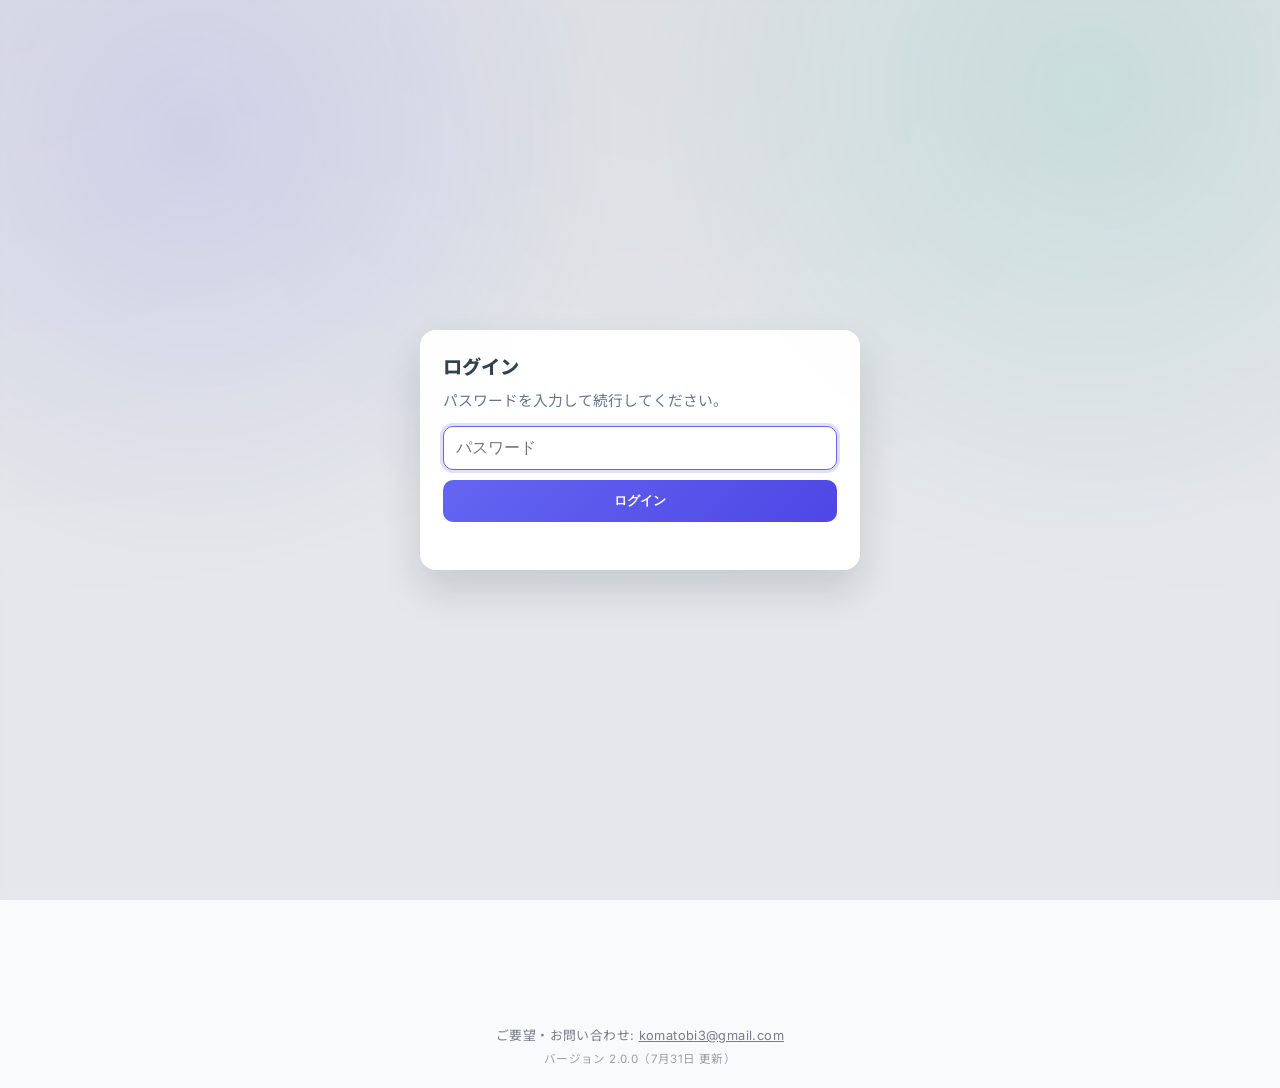
==== commit 6a981aa5: "段階3: 生成エンジンを刷新（誕生日休・連勤2〜4日・人数下限・⑩の新ルール・③④）、手動編集の保持、バージョン表示" ====
--- a/index.html
+++ b/index.html
@@ -10,6 +10,7 @@
         href="https://fonts.googleapis.com/css2?family=Inter:wght@400;500;600;700&family=Noto+Sans+JP:wght@400;500;700;900&display=swap"
         rel="stylesheet">
     <link rel="stylesheet" href="style.css">
+    <script src="config.js"></script>
     <script src="auth.js"></script>
 </head>
 
@@ -136,6 +137,7 @@
 
     <footer class="app-footer">
         ご要望・お問い合わせ: <span class="footer-mail" onclick="navigator.clipboard.writeText('komatobi3@gmail.com').then(()=>{this.textContent='コピーしました!';setTimeout(()=>{this.textContent='komatobi3@gmail.com';},1500);})" title="クリックでコピー">komatobi3@gmail.com</span>
+        <span class="app-version"></span>
     </footer>
 
     <!-- トースト通知 -->
--- a/style.css
+++ b/style.css
@@ -839,7 +839,7 @@
 
 .staff-grid {
     display: grid;
-    grid-template-columns: repeat(auto-fill, minmax(220px, 1fr));
+    grid-template-columns: repeat(auto-fill, minmax(268px, 1fr));
     gap: 1rem;
 }
 
@@ -885,9 +885,12 @@
 .staff-settings-row {
     grid-column: 1 / 2;
     display: grid;
-    grid-template-columns: repeat(2, minmax(120px, 160px));
-    gap: 0.75rem;
-    margin-left: 2rem;
+    /* ①に参加 / 公休 / 誕生日 の3列。
+       カード幅に収まるよう minmax(0, 1fr) で縮めて、はみ出さないようにする。 */
+    grid-template-columns: repeat(3, minmax(0, 1fr));
+    gap: 0.5rem;
+    margin-left: 1.6rem;
+    min-width: 0;
 }
 
 .staff-name {
@@ -947,10 +950,24 @@
 }
 
 .staff-ph-input {
-    width: 64px;
+    width: 100%;
+    max-width: 60px;
     padding: 0.1rem 0.25rem;
     font-size: 0.75rem;
     text-align: center;
+}
+
+.staff-birthday-input {
+    width: 100%;
+    max-width: 64px;
+    padding: 0.1rem 0.25rem;
+    font-size: 0.75rem;
+    text-align: center;
+}
+
+.staff-birthday-input::placeholder {
+    color: var(--text-muted);
+    opacity: 0.6;
 }
 
 .del-staff-btn {
@@ -1525,6 +1542,11 @@
     font-weight: 700;
 }
 
+/* 指定（希望入力・手動編集）のセル: 画面では赤い枠、印刷では赤文字 */
+.shift-table td.cell.c-designated {
+    box-shadow: inset 0 0 0 2px #dc2626;
+}
+
 .shift-table td.cell.c-k-fixed {
     background: #fecaca;
     color: #111827;
@@ -1871,7 +1893,7 @@
     }
 
     .shift-table td.cell.c-k-fixed {
-        background: #fecaca !important;
+        background: #fff !important;
         color: #000 !important;
     }
 
@@ -1895,6 +1917,19 @@
         position: static !important;
     }
 
+    /* 指定（希望入力・手動編集）だけ赤で刷る。
+       休みも数字も対象。自動生成でついた分は白黒のまま。
+       他の色指定を確実に上回るよう、この定義を最後に置いている。 */
+    .shift-table td.cell.c-designated,
+    .shift-table td.cell.c-designated .cell-value,
+    .shift-table td.cell.c-birthday,
+    .shift-table td.cell.c-birthday .cell-value {
+        color: #d40000 !important;
+        font-weight: 800 !important;
+        background: #fff !important;
+        box-shadow: none !important;
+    }
+
     .shift-table tr,
     .shift-table thead,
     .shift-table tbody {
@@ -1917,6 +1952,27 @@
     letter-spacing: 0.03em;
 }
 
+/* 誕生日休。公休の一種だが、ひと目で分かるようにする */
+.c-birthday {
+    background: #fee2e2 !important;
+    color: #b91c1c !important;
+    font-weight: 700;
+}
+
+/* バージョンと更新日。お客さんが更新の到着を確認できるようにする */
+.app-version {
+    display: block;
+    margin-top: 0.35rem;
+    font-size: 0.72rem;
+    color: rgba(15, 23, 42, 0.4);
+}
+
+@media print {
+    .app-footer {
+        display: none;
+    }
+}
+
 .footer-mail {
     color: inherit;
     text-decoration: underline;
@@ -1932,3 +1988,16 @@
         display: none !important;
     }
 }
+
+/* 集計表: 合計列と平均行を目立たせる */
+.all-summary-table th.sum-col,
+.all-summary-table td.sum-col {
+    background: rgba(99, 102, 241, .10);
+    font-weight: 800;
+}
+
+.all-summary-table tr.avg-row td {
+    border-top: 2px solid rgba(0, 0, 0, .25);
+    font-weight: 800;
+    background: rgba(0, 0, 0, .03);
+}
